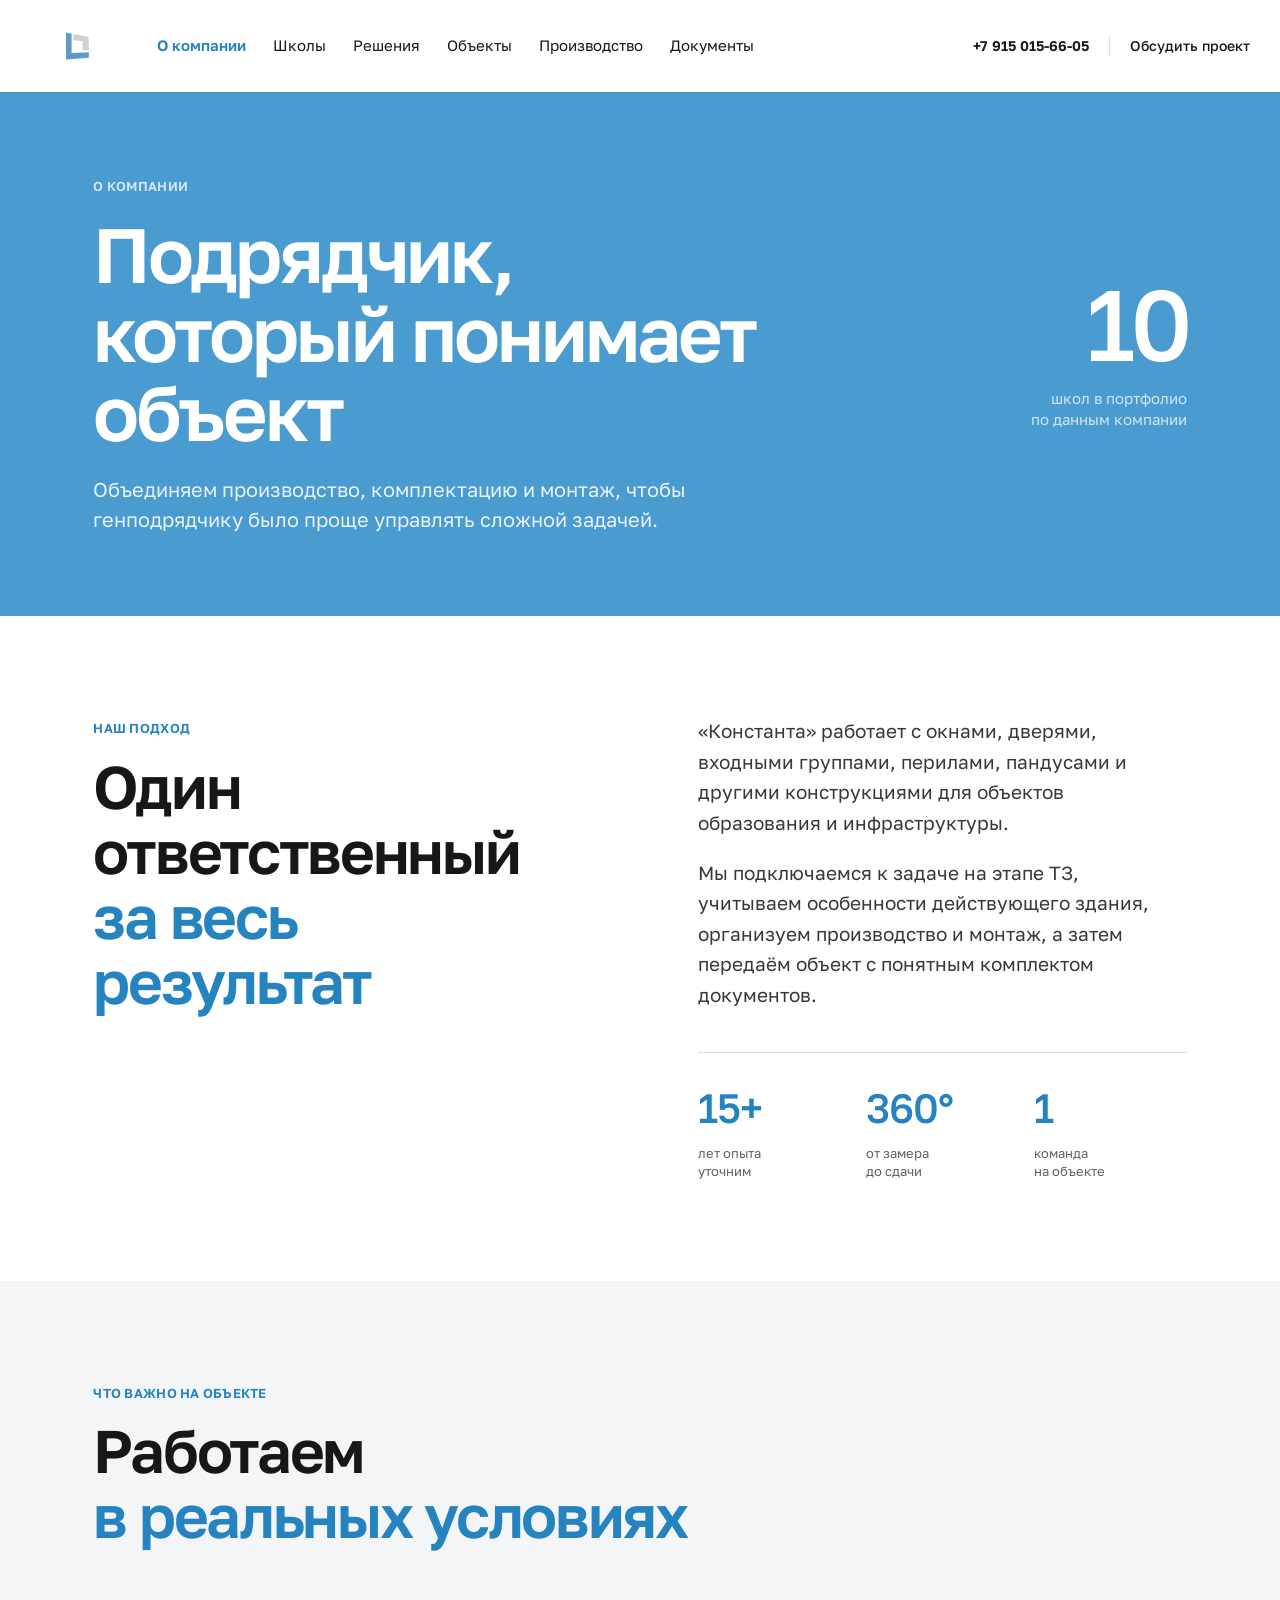
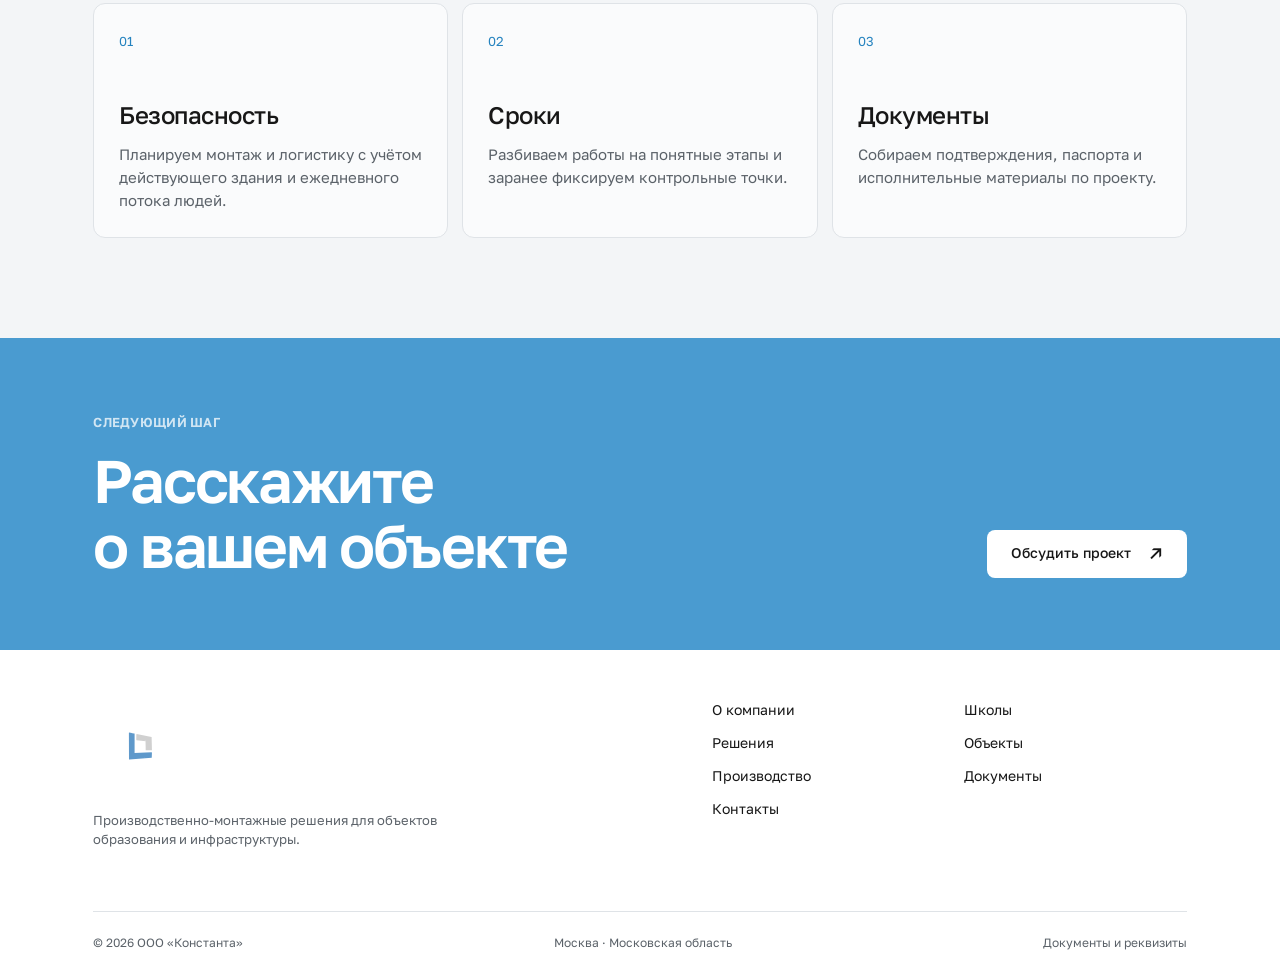
==== about.html @ fe83c018 "upd" ====
<!doctype html>
<html lang="ru">
  <head><meta charset="UTF-8" /><meta name="viewport" content="width=device-width, initial-scale=1.0" /><meta name="description" content="ООО «Константа» — производственно-монтажный подрядчик для объектов образования и инфраструктуры." /><title>О компании — Константа</title><link rel="preconnect" href="https://fonts.googleapis.com" /><link rel="preconnect" href="https://fonts.gstatic.com" crossorigin /><link href="https://fonts.googleapis.com/css2?family=Golos+Text:wght@400;500;600;700&display=swap" rel="stylesheet" /><link rel="stylesheet" href="styles.css" /></head>
  <body data-page="about">
    <a class="skip-link" href="#content">Перейти к содержимому</a><div data-site-header></div>
    <main id="content">
      <section class="page-hero page-hero-blue"><div><span class="eyebrow">О компании</span><h1>Подрядчик,<br /><span>который понимает объект</span></h1><p>Объединяем производство, комплектацию и монтаж, чтобы генподрядчику было проще управлять сложной задачей.</p></div><div class="hero-stat"><strong>10</strong><span>школ в портфолио<br />по данным компании</span></div></section>
      <section class="page-section split-section"><div class="section-heading"><span class="eyebrow">Наш подход</span><h2>Один ответственный<br /><span>за весь результат</span></h2></div><div class="copy-stack"><p>«Константа» работает с окнами, дверями, входными группами, перилами, пандусами и другими конструкциями для объектов образования и инфраструктуры.</p><p>Мы подключаемся к задаче на этапе ТЗ, учитываем особенности действующего здания, организуем производство и монтаж, а затем передаём объект с понятным комплектом документов.</p><div class="fact-strip"><div><strong>15+</strong><span>лет опыта<br />уточним</span></div><div><strong>360°</strong><span>от замера<br />до сдачи</span></div><div><strong>1</strong><span>команда<br />на объекте</span></div></div></div></section>
      <section class="page-section gray-panel"><div class="section-heading"><span class="eyebrow">Что важно на объекте</span><h2>Работаем<br /><span>в реальных условиях</span></h2></div><div class="principles-grid"><article><span>01</span><h3>Безопасность</h3><p>Планируем монтаж и логистику с учётом действующего здания и ежедневного потока людей.</p></article><article><span>02</span><h3>Сроки</h3><p>Разбиваем работы на понятные этапы и заранее фиксируем контрольные точки.</p></article><article><span>03</span><h3>Документы</h3><p>Собираем подтверждения, паспорта и исполнительные материалы по проекту.</p></article></div></section>
      <section class="cta-band"><div><span class="eyebrow">Следующий шаг</span><h2>Расскажите<br />о вашем объекте</h2></div><a class="blue-button" href="contacts.html">Обсудить проект <span>↗</span></a></section>
    </main><div data-site-footer></div><script src="site-data.js"></script><script src="site-shell.js"></script><script src="site-pages.js"></script><script src="script.js"></script>
  </body>
</html>
---- styles.css ----
:root {
  --blue: #4a9bd0;
  --blue-dark: #2583bf;
  --blue-light: #dceef8;
  --red: #d61f3c;
  --ink: #171717;
  --muted: #5b6269;
  --gray: #f3f5f7;
  --line: #dfe3e7;
  --white: #fff;
}

* { box-sizing: border-box; }
html { scroll-behavior: smooth; }
body { margin: 0; color: var(--ink); background: #e6e9ed; font-family: 'Golos Text', Arial, sans-serif; font-size: 16px; line-height: 1.45; }
a { color: inherit; text-decoration: none; }
button, input, textarea { font: inherit; }
button { color: inherit; cursor: pointer; }
img { display: block; max-width: 100%; }
.skip-link { position: fixed; top: 8px; left: 8px; z-index: 100; padding: 10px 16px; background: #fff; transform: translateY(-150%); }
.skip-link:focus { transform: translateY(0); }

.mos-header { height: 92px; display: flex; align-items: center; gap: 35px; padding: 0 30px; position: sticky; top: 0; z-index: 50; background: #fff; box-shadow: 0 1px 0 rgba(0,0,0,.08); }
.mos-brand { display: inline-flex; align-items: center; flex-shrink: 0; }
.mos-brand-logo { width: 92px; height: 92px; object-fit: contain; }
.mos-nav { display: flex; align-items: center; gap: 27px; margin-right: auto; }
.mos-nav a { font-size: 15px; white-space: nowrap; }
.mos-nav a:hover, .mos-contact-link:hover { color: var(--blue-dark); }
.mos-actions { display: flex; align-items: center; gap: 20px; }
.mos-phone { font-size: 14px; font-weight: 600; white-space: nowrap; }
.mos-contact-link { padding-left: 20px; border-left: 1px solid var(--line); font-size: 14px; font-weight: 500; white-space: nowrap; }
.menu-toggle { display: none; width: 42px; height: 42px; padding: 9px; border: 0; background: var(--gray); border-radius: 8px; }
.menu-toggle span { display: block; width: 22px; height: 2px; margin: 6px auto; background: var(--ink); transition: transform .2s ease; }
.menu-toggle.is-open span:first-child { transform: translateY(4px) rotate(45deg); }
.menu-toggle.is-open span:last-child { transform: translateY(-4px) rotate(-45deg); }
.mobile-menu { display: none; }

main, .site-footer { max-width: 1440px; margin: 0 auto; background: #fff; }
.mos-hero { min-height: 510px; display: grid; grid-template-columns: 1.03fr .97fr; background: var(--blue); color: #fff; }
.hero-copy { display: flex; flex-direction: column; justify-content: center; align-items: flex-start; padding: 55px clamp(38px, 4.2vw, 64px); }
.hero-sign { display: flex; align-items: center; gap: 10px; margin-bottom: 38px; font-size: 13px; font-weight: 600; line-height: 1.05; }
.hero-sign small { font-size: 9px; font-weight: 400; text-transform: uppercase; }
.sign-mark { display: grid; place-items: center; width: 38px; height: 38px; border: 2px solid #fff; font-size: 21px; font-weight: 600; }
.hero-copy h1 { margin: 0; font-size: clamp(38px, 4.4vw, 58px); font-weight: 600; letter-spacing: -2px; line-height: 1.08; }
.hero-copy h1 span { color: #fff; }
.hero-copy > p { max-width: 570px; margin: 22px 0 29px; font-size: 19px; line-height: 1.42; }
.blue-button { min-height: 48px; display: inline-flex; align-items: center; justify-content: center; gap: 18px; padding: 0 24px; border: 0; border-radius: 8px; color: #fff; background: #177dbb; font-size: 14px; font-weight: 500; transition: background .2s ease, transform .2s ease; }
.hero-copy .blue-button { color: var(--ink); background: #fff; }
.blue-button:hover { background: #096da9; transform: translateY(-1px); }
.hero-copy .blue-button:hover { background: #f2f6f8; }
.blue-button span, .arrow-link span, .outline-button span { font-size: 18px; }
.hero-photo { min-height: 510px; position: relative; overflow: hidden; }
.hero-photo img { width: 100%; height: 100%; object-fit: cover; }
.photo-note { position: absolute; right: 24px; bottom: 22px; padding: 12px 15px; background: rgba(255,255,255,.92); color: var(--ink); border-radius: 7px; font-size: 12px; line-height: 1.4; }
.photo-note small { color: var(--muted); }

.section-nav { display: flex; flex-wrap: wrap; gap: 10px; padding: 40px 52px 23px; background: #fff; }
.section-nav a, .ba-tab { padding: 11px 18px; border: 0; border-radius: 8px; background: #f5f6f7; font-size: 14px; transition: background .2s ease; }
.section-nav a:hover, .ba-tab:hover, .ba-tab.active { background: var(--blue-light); }
.white-section, .gray-section { padding: 84px clamp(34px, 7.3vw, 105px); }
.white-section { background: #fff; }
.gray-section { background: var(--gray); }
.content-narrow { max-width: 900px; }
.lead-statement { max-width: 900px; margin: 0; font-size: clamp(27px, 3.1vw, 42px); font-weight: 400; letter-spacing: -1.1px; line-height: 1.28; }
.metrics { display: grid; grid-template-columns: repeat(3, 1fr); gap: 60px; margin-top: 78px; }
.metric { display: flex; flex-direction: column; align-items: center; text-align: center; }
.metric-icon { width: 116px; height: 92px; margin-bottom: 26px; position: relative; color: var(--blue); }
.metric strong { font-size: 41px; font-weight: 500; letter-spacing: -1px; }
.metric span { margin-top: 9px; font-size: 18px; line-height: 1.45; }
.building-icon { display: flex; align-items: flex-end; justify-content: center; border-bottom: 4px solid currentColor; }
.building-icon i { width: 32px; height: 65px; border: 4px solid currentColor; border-bottom: 0; }
.building-icon i:nth-child(2) { width: 46px; height: 90px; margin: 0 -4px; }
.building-icon i::after { content: ''; display: block; width: 7px; height: 7px; margin: 13px auto; box-shadow: 15px 0 0 currentColor, 0 16px 0 currentColor, 15px 16px 0 currentColor; background: currentColor; }
.calendar-icon { width: 100px; height: 82px; margin-top: 10px; border: 4px solid currentColor; }
.calendar-icon::before { content: ''; position: absolute; top: 18px; left: 0; right: 0; height: 4px; background: currentColor; box-shadow: 20px 24px 0 -1px currentColor, 48px 24px 0 -1px currentColor, 76px 24px 0 -1px currentColor, 20px 48px 0 -1px currentColor, 48px 48px 0 -1px currentColor, 76px 48px 0 -1px currentColor; }
.cycle-icon { display: grid; place-items: center; border: 4px solid currentColor; border-radius: 50%; font-size: 64px; line-height: 1; }
.content-grid { display: grid; grid-template-columns: minmax(0, 1fr) minmax(0, 1fr); gap: clamp(45px, 9vw, 135px); align-items: start; }
h2 { margin: 0; font-size: clamp(38px, 4.6vw, 58px); font-weight: 600; letter-spacing: -2px; line-height: 1.12; }
h2 span { color: var(--blue-dark); }
.body-copy { max-width: 540px; }
.body-copy p, .section-title > p, .factory-text, .process-copy { margin: 0 0 20px; color: #34393e; font-size: 18px; line-height: 1.62; }
.arrow-link { display: inline-flex; align-items: center; gap: 12px; margin-top: 8px; color: var(--blue-dark); font-size: 15px; font-weight: 500; }
.arrow-link:hover { color: #096da9; }
.section-title { align-items: end; margin-bottom: 52px; }
.section-title > p { max-width: 500px; margin: 0; }

.solution-list { display: grid; grid-template-columns: repeat(4, 1fr); gap: 14px; }
.solution-item { min-height: 355px; display: flex; flex-direction: column; padding: 26px 24px; background: var(--gray); border-radius: 14px; transition: transform .25s ease, box-shadow .25s ease; }
.solution-item:hover { transform: translateY(-5px); box-shadow: 0 16px 35px rgba(31,54,70,.1); }
.item-number { color: var(--blue-dark); font-size: 14px; }
.solution-item h3 { margin: 62px 0 15px; font-size: 27px; font-weight: 500; letter-spacing: -.8px; line-height: 1.18; }
.solution-item p { margin: 0; color: var(--muted); font-size: 14px; line-height: 1.55; }
.solution-item > a { width: 40px; height: 40px; display: grid; place-items: center; margin-top: auto; border-radius: 8px; color: #fff; background: var(--blue); font-size: 19px; }
.solution-item > a:hover { background: var(--blue-dark); }

.ba-tabs { display: flex; flex-wrap: wrap; gap: 10px; margin-bottom: 24px; }
.ba-stage { display: grid; grid-template-columns: 1.25fr .75fr; min-height: 520px; overflow: hidden; background: #fff; border-radius: 14px; }
.ba-stage.is-hidden { display: none; }
.ba-image { min-height: 520px; position: relative; overflow: hidden; background: #dce2e6; }
.ba-image img { width: 100%; height: 100%; object-fit: cover; }
.ba-image > span { position: absolute; top: 22px; left: 22px; padding: 8px 12px; color: #fff; background: var(--blue-dark); border-radius: 6px; font-size: 12px; font-weight: 600; }
.ba-description { display: flex; flex-direction: column; justify-content: center; align-items: flex-start; padding: 46px; }
.ba-label, .section-kicker { margin: 0 0 22px; color: var(--blue-dark); font-size: 14px; font-weight: 500; }
.ba-description h3 { margin: 0 0 20px; font-size: clamp(31px, 3.5vw, 48px); font-weight: 600; letter-spacing: -1.5px; line-height: 1.1; }
.ba-description p { margin: 0 0 22px; color: var(--muted); font-size: 16px; line-height: 1.58; }

.result-grid { display: grid; grid-template-columns: 1.6fr 1fr 1fr; gap: 14px; }
.result-card { min-height: 480px; display: flex; flex-direction: column; overflow: hidden; background: var(--gray); border-radius: 14px; }
.result-card img, .result-placeholder { width: 100%; height: 270px; object-fit: cover; }
.result-card > div:last-child { padding: 24px; }
.result-card > div > span { color: var(--blue-dark); font-size: 13px; }
.result-card h3 { margin: 10px 0 0; font-size: 25px; font-weight: 500; letter-spacing: -.7px; line-height: 1.2; }
.result-card p { color: var(--muted); font-size: 14px; }
.result-placeholder { display: flex; flex-direction: column; justify-content: center; padding: 30px; color: #fff; background: var(--blue); font-size: 76px; font-weight: 600; line-height: .9; }
.result-placeholder small { margin-top: 20px; font-size: 18px; font-weight: 400; line-height: 1.2; }
.blue-placeholder { justify-content: center; align-items: center; background: #a8d5ec; color: #176d9f; }
.outline-button { min-height: 48px; display: inline-flex; align-items: center; gap: 20px; margin-top: 30px; padding: 0 23px; border: 1px solid #9aa2a8; border-radius: 8px; font-size: 14px; }
.outline-button:hover { background: var(--gray); }

.factory-section .content-grid { align-items: center; }
.factory-text { max-width: 510px; margin-top: 25px; }
.factory-photo { min-height: 480px; position: relative; overflow: hidden; border-radius: 14px; }
.factory-photo img { width: 100%; height: 100%; min-height: 480px; object-fit: cover; }
.video-badge { position: absolute; left: 24px; bottom: 24px; padding: 13px 17px; color: var(--ink); background: rgba(255,255,255,.94); border-radius: 8px; font-size: 14px; }
.docs-row { display: grid; grid-template-columns: repeat(3, 1fr); gap: 14px; }
.doc-box { min-height: 410px; display: grid; grid-template-columns: 1fr 40px; align-items: end; gap: 20px; padding: 25px; background: var(--gray); border-radius: 14px; }
.doc-visual { grid-column: 1 / -1; height: 245px; display: flex; flex-direction: column; align-items: center; justify-content: center; margin-bottom: auto; color: var(--blue-dark); background: #fff; border: 1px solid var(--line); font-size: 45px; font-weight: 600; box-shadow: 0 8px 25px rgba(26,49,66,.07); }
.doc-visual small { margin-top: 12px; font-size: 12px; letter-spacing: 2px; }
.doc-visual.letter { color: var(--red); font-size: 21px; transform: rotate(-1.5deg); }
.doc-visual.presentation { align-items: flex-start; padding: 30px; color: #fff; background: var(--blue); font-size: 13px; }
.doc-visual.presentation strong { margin-top: 48px; font-size: 27px; line-height: 1.15; }
.doc-box h3 { margin: 0; font-size: 22px; font-weight: 500; line-height: 1.25; }
.doc-box > a { width: 40px; height: 40px; display: grid; place-items: center; color: #fff; background: var(--blue); border-radius: 8px; font-size: 19px; }

.process-list { border-top: 1px solid #cfd4d8; }
.process-step { display: grid; grid-template-columns: 50px 1fr 28px; gap: 18px; align-items: start; padding: 24px 0; border-bottom: 1px solid #cfd4d8; cursor: pointer; }
.process-step > span { color: var(--blue-dark); font-size: 13px; }
.process-step h3 { margin: -3px 0 0; font-size: 20px; font-weight: 500; }
.process-step p { max-height: 0; margin: 0; overflow: hidden; color: var(--muted); font-size: 15px; line-height: 1.55; opacity: 0; transition: max-height .25s ease, margin .25s ease, opacity .25s ease; }
.process-step.active p { max-height: 100px; margin-top: 12px; opacity: 1; }
.process-step b { color: var(--blue-dark); font-size: 23px; font-weight: 400; transition: transform .2s ease; }
.process-step.active b { transform: rotate(45deg); }
.objects-board { display: grid; grid-template-columns: 1.5fr .5fr; min-height: 500px; overflow: hidden; border: 1px solid var(--line); border-radius: 14px; }
.fake-map { min-height: 500px; position: relative; overflow: hidden; background-color: #e9f0f1; background-image: linear-gradient(30deg, transparent 24%, rgba(135,158,168,.15) 25%, rgba(135,158,168,.15) 26%, transparent 27%, transparent 74%, rgba(135,158,168,.15) 75%, rgba(135,158,168,.15) 76%, transparent 77%), linear-gradient(-30deg, transparent 24%, rgba(135,158,168,.12) 25%, rgba(135,158,168,.12) 26%, transparent 27%, transparent 74%, rgba(135,158,168,.12) 75%, rgba(135,158,168,.12) 76%, transparent 77%); background-size: 80px 140px; }
.map-line { height: 9px; position: absolute; background: rgba(255,255,255,.9); border: 1px solid #ccd7db; border-radius: 20px; transform-origin: left center; }
.line-one { width: 85%; top: 42%; left: 5%; transform: rotate(12deg); }
.line-two { width: 72%; top: 75%; left: 19%; transform: rotate(-34deg); }
.line-three { width: 67%; top: 18%; left: 30%; transform: rotate(62deg); }
.map-pin { width: 34px; height: 34px; display: grid; place-items: center; position: absolute; color: #fff; background: var(--blue-dark); border: 3px solid #fff; border-radius: 50% 50% 50% 0; box-shadow: 0 3px 9px rgba(0,0,0,.15); font-size: 12px; font-style: normal; transform: rotate(-45deg); }
.map-pin::first-line { transform: rotate(45deg); }
.pin-one { top: 21%; left: 34%; }.pin-two { top: 55%; left: 55%; }.pin-three { top: 34%; left: 72%; }.pin-four { top: 70%; left: 27%; }
.fake-map small { position: absolute; left: 20px; bottom: 18px; padding: 8px 11px; background: #fff; border-radius: 6px; color: var(--muted); }
.object-list { padding: 35px; background: #fff; }
.object-list > div { padding: 0 0 27px; margin-bottom: 27px; border-bottom: 1px solid var(--line); }
.object-list span { display: block; color: var(--muted); font-size: 14px; }
.object-list strong { display: block; margin-top: 8px; font-size: 54px; font-weight: 500; }

/* Keep the objects overview compact while preserving the map and stats. */
.objects-section { padding-top: 56px; padding-bottom: 56px; }
.objects-section .section-title { margin-bottom: 34px; }
.objects-section .objects-board, .objects-section .fake-map { min-height: 390px; }
.objects-section .object-list { padding: 28px; }

.school-objects-section { padding-top: 84px; padding-bottom: 84px; }
.home-page .school-objects-section { display: none; }
.school-objects-grid { display: grid; grid-template-columns: repeat(3, minmax(0, 1fr)); gap: 18px; }
.school-object-card { overflow: hidden; border: 1px solid var(--line); border-radius: 14px; background: #fff; }
.school-object-gallery { display: grid; grid-template-columns: 1.35fr 1fr; grid-template-rows: 145px 145px; height: 290px; overflow: hidden; background: #e8ecee; }
.school-object-gallery img { width: 100%; height: 100%; object-fit: cover; }
.school-object-gallery img:first-child { grid-row: 1 / -1; }
.school-object-body { padding: 22px 23px 24px; }
.school-object-body > span { color: var(--blue-dark); font-size: 11px; font-weight: 600; letter-spacing: .04em; text-transform: uppercase; }
.school-object-body h3 { margin: 7px 0 6px; font-size: 25px; font-weight: 500; letter-spacing: -.8px; line-height: 1.15; }
.school-object-body p { margin: 0; color: var(--muted); font-size: 14px; }

.contact-section { padding: 72px clamp(34px, 7.3vw, 105px); color: #fff; background: var(--blue); }
.contact-inner { display: grid; grid-template-columns: .9fr 1.1fr; gap: clamp(50px, 10vw, 140px); }
.contact-section .section-kicker { color: #fff; opacity: .8; }
.contact-section h2 span { color: #fff; }
.contact-inner > div > p:not(.section-kicker) { max-width: 490px; margin: 26px 0; font-size: 18px; }
.contact-inner > div > a { font-size: 25px; font-weight: 500; }
#project-form { display: flex; flex-direction: column; gap: 17px; }
#project-form label { display: flex; flex-direction: column; gap: 7px; font-size: 13px; }
#project-form input, #project-form textarea { width: 100%; padding: 13px 0; color: #fff; background: transparent; border: 0; border-bottom: 1px solid rgba(255,255,255,.65); outline: 0; resize: vertical; }
#project-form input::placeholder, #project-form textarea::placeholder { color: rgba(255,255,255,.65); }
#project-form input:focus, #project-form textarea:focus { border-color: #fff; }
#project-form .blue-button { align-self: flex-start; color: var(--ink); background: #fff; }
#project-form small { color: rgba(255,255,255,.7); font-size: 11px; }
.form-success { min-height: 18px; margin: 0; font-size: 12px; }

.site-footer { display: grid; grid-template-columns: 1.2fr 1fr; gap: 50px; padding: 50px clamp(34px, 7.3vw, 105px) 28px; background: #fff; }
.footer-brand p { max-width: 390px; color: var(--muted); font-size: 13px; }
.site-footer nav { display: grid; grid-template-columns: 1fr 1fr; gap: 13px 30px; align-content: start; }
.site-footer nav a { font-size: 14px; }
.footer-bottom { grid-column: 1 / -1; display: flex; justify-content: space-between; gap: 20px; padding-top: 22px; border-top: 1px solid var(--line); color: var(--muted); font-size: 12px; }

.reveal { opacity: 0; transform: translateY(15px); transition: opacity .55s ease, transform .55s ease; }
.reveal.is-visible { opacity: 1; transform: none; }

@media (max-width: 1080px) {
  .mos-nav, .mos-phone { display: none; }
  .mos-actions { margin-left: auto; }
  .menu-toggle { display: block; }
  .mobile-menu { display: flex; flex-direction: column; gap: 18px; position: fixed; top: 92px; right: 0; left: 0; z-index: 49; padding: 25px 30px 30px; background: #fff; box-shadow: 0 15px 25px rgba(0,0,0,.1); transform: translateY(-130%); transition: transform .25s ease; }
  .mobile-menu.open { transform: translateY(0); }
  .mobile-menu a { font-size: 16px; }
  .mobile-cta { align-self: flex-start; padding: 11px 16px; color: #fff; background: var(--blue-dark); border-radius: 8px; }
  .solution-list { grid-template-columns: 1fr 1fr; }
  .result-grid { grid-template-columns: 1fr 1fr; }
  .result-large { grid-column: 1 / -1; }
  .result-large img { height: 390px; }
  .page-hero, .contact-page-hero { grid-template-columns: 1fr .35fr; }
  .school-hero { grid-template-columns: 1fr .9fr; }
  .project-grid, .project-grid-large { grid-template-columns: 1fr 1fr; }
  .document-grid { grid-template-columns: 1fr 1fr; }
  .document-card:last-child { grid-column: 1 / -1; }
}

@media (max-width: 760px) {
  .mos-header { height: 70px; padding: 0 18px; }
  .mos-brand-logo { width: 68px; height: 68px; }
  .mos-contact-link { display: none; }
  .mobile-menu { top: 70px; }
  .mos-hero { grid-template-columns: 1fr; }
  .hero-copy { padding: 47px 22px 50px; }
  .hero-sign { margin-bottom: 31px; }
  .hero-copy h1 { font-size: clamp(36px, 10vw, 50px); letter-spacing: -1.5px; }
  .hero-copy > p { font-size: 17px; }
  .hero-photo { min-height: 340px; }
  .section-nav { flex-wrap: nowrap; padding: 24px 20px; overflow-x: auto; scrollbar-width: none; }
  .section-nav a { white-space: nowrap; }
  .white-section, .gray-section, .contact-section { padding: 62px 20px; }
  .objects-section { padding-top: 44px; padding-bottom: 44px; }
  .objects-section .section-title { margin-bottom: 24px; }
  .school-objects-section { padding-top: 62px; padding-bottom: 62px; }
  .school-objects-grid { grid-template-columns: 1fr; }
  .lead-statement { font-size: 28px; }
  .metrics { grid-template-columns: 1fr; gap: 60px; margin-top: 62px; }
  .content-grid, .contact-inner { grid-template-columns: 1fr; gap: 37px; }
  h2 { font-size: 38px; letter-spacing: -1.5px; }
  .body-copy p, .section-title > p, .factory-text, .process-copy { font-size: 16px; }
  .section-title { margin-bottom: 36px; }
  .solution-list, .result-grid, .docs-row { grid-template-columns: 1fr; }
  .solution-item { min-height: 310px; }
  .solution-item h3 { margin-top: 42px; }
  .ba-tabs { flex-wrap: nowrap; overflow-x: auto; }
  .ba-tab { white-space: nowrap; }
  .ba-stage { grid-template-columns: 1fr; }
  .ba-image { min-height: 330px; }
  .ba-description { padding: 30px 22px 37px; }
  .result-large { grid-column: auto; }
  .result-large img { height: 270px; }
  .factory-photo, .factory-photo img { min-height: 340px; }
  .docs-row { gap: 12px; }
  .process-step { grid-template-columns: 34px 1fr 23px; gap: 10px; }
  .process-step h3 { font-size: 18px; }
  .objects-board { grid-template-columns: 1fr; }
  .fake-map { min-height: 370px; }
  .objects-section .objects-board, .objects-section .fake-map { min-height: 300px; }
  .contact-inner { gap: 50px; }
  #project-form .blue-button { width: 100%; }
  .site-footer { display: block; padding: 42px 20px 25px; }
  .site-footer nav { margin-top: 35px; }
  .footer-bottom { flex-wrap: wrap; margin-top: 35px; }
  .page-hero, .contact-page-hero, .school-hero, .production-intro, .contact-form-section, .case-hero { grid-template-columns: 1fr; }
  .page-hero, .contact-page-hero { min-height: auto; padding: 62px 20px; }
  .page-hero h1, .school-hero h1, .contact-page-hero h1, .case-hero h1 { font-size: 48px; letter-spacing: -2px; }
  .hero-index, .hero-stat { justify-self: start; margin-top: 12px; text-align: left; }
  .hero-stat strong { font-size: 76px; }
  .school-hero-copy { padding: 58px 20px 52px; }
  .school-hero-collage { min-height: 410px; }
  .collage-main { height: 78%; }
  .project-grid, .project-grid-large, .document-grid { grid-template-columns: 1fr; }
  .document-card:last-child { grid-column: auto; }
  .heading-row, .cta-band, .evidence-band { display: block; }
  .heading-row .outline-button, .cta-band .blue-button { margin-top: 28px; }
  .split-section { grid-template-columns: 1fr; gap: 38px; }
  .principles-grid, .details-placeholder, .contact-details .details-placeholder, .case-facts { grid-template-columns: 1fr; }
  .scope-list a { grid-template-columns: 35px minmax(0, 1fr) 24px; gap: 10px; }
  .scope-list strong { font-size: 18px; }
  .scope-list b { font-size: 19px; }
  .solution-detail-list article { grid-template-columns: 35px 1fr; gap: 14px; }
  .solution-detail-list article img { grid-column: 2; height: 230px; margin-top: 12px; }
  .production-image { height: 360px; }
  .case-hero > div:first-child { padding: 58px 20px 52px; }
  .case-hero-image { min-height: 380px; }
  .case-overview { display: block; }
  .case-facts { margin-top: 38px; }
  .case-services { margin-top: 38px; }
  .case-gallery { grid-template-columns: 1fr; grid-template-rows: 300px 230px 230px; }
  .case-gallery figure:first-child { grid-row: auto; }
  .contact-note { justify-self: start; margin-top: 18px; }
}

@media (prefers-reduced-motion: reduce) {
  html { scroll-behavior: auto; }
  *, *::before, *::after { transition-duration: .01ms !important; animation-duration: .01ms !important; }
}

/* Multi-page system */
.mos-nav a.is-current { color: var(--blue-dark); font-weight: 600; }
.page-hero, .school-hero, .contact-page-hero { max-width: 1440px; margin: 0 auto; }
.page-hero { min-height: 440px; display: grid; grid-template-columns: 1fr .45fr; align-items: end; gap: 60px; padding: 82px clamp(34px, 7.3vw, 105px); }
.page-hero-light { background: #fff; }
.page-hero-blue { color: #fff; background: var(--blue); }
.page-hero h1, .school-hero h1, .contact-page-hero h1 { margin: 18px 0 22px; font-size: clamp(48px, 6vw, 78px); font-weight: 600; letter-spacing: -3px; line-height: 1.03; }
.page-hero h1 span, .school-hero h1 span, .contact-page-hero h1 span { color: var(--blue-dark); }
.page-hero-blue h1 span { color: #fff; }
.page-hero p, .school-hero p, .contact-page-hero p { max-width: 610px; margin: 0; color: #3f474d; font-size: 20px; line-height: 1.5; }
.page-hero-blue p { color: rgba(255,255,255,.88); }
.eyebrow { display: inline-block; color: var(--blue-dark); font-size: 13px; font-weight: 600; letter-spacing: .02em; text-transform: uppercase; }
.page-hero-blue .eyebrow { color: rgba(255,255,255,.75); }
.hero-index { align-self: center; justify-self: end; color: var(--blue-dark); font-size: 65px; font-weight: 600; letter-spacing: -3px; line-height: .95; text-align: right; }
.hero-index small { display: block; margin-top: 20px; color: var(--muted); font-size: 14px; font-weight: 400; letter-spacing: 0; line-height: 1.4; }
.hero-stat { align-self: center; justify-self: end; text-align: right; }
.hero-stat strong { display: block; font-size: 100px; font-weight: 500; letter-spacing: -6px; line-height: .9; }
.hero-stat span { display: block; margin-top: 20px; color: rgba(255,255,255,.75); font-size: 15px; line-height: 1.4; }
.page-section { max-width: 1440px; margin: 0 auto; padding: 100px clamp(34px, 7.3vw, 105px); background: #fff; }
.page-section.gray-panel { background: var(--gray); }
.split-section { display: grid; grid-template-columns: minmax(0, 1fr) minmax(0, 1fr); gap: clamp(45px, 9vw, 135px); }
.section-heading h2, .page-section h2, .cta-band h2, .evidence-band h2 { margin: 14px 0 0; font-size: clamp(38px, 4.7vw, 62px); font-weight: 600; letter-spacing: -2.3px; line-height: 1.08; }
.section-heading h2 span, .page-section h2 span { color: var(--blue-dark); }
.copy-stack { max-width: 570px; }
.copy-stack > p { margin: 0 0 20px; color: #34393e; font-size: 19px; line-height: 1.6; }
.fact-strip { display: grid; grid-template-columns: repeat(3, 1fr); gap: 15px; margin-top: 42px; padding-top: 25px; border-top: 1px solid var(--line); }
.fact-strip strong { display: block; color: var(--blue-dark); font-size: 41px; font-weight: 500; letter-spacing: -1px; }
.fact-strip span { display: block; margin-top: 8px; color: var(--muted); font-size: 13px; line-height: 1.35; }
.principles-grid { display: grid; grid-template-columns: repeat(3, 1fr); gap: 14px; margin-top: 55px; }
.principles-grid article { min-height: 220px; padding: 25px; background: #fff; border: 1px solid var(--line); border-radius: 12px; }
.gray-panel .principles-grid article { background: rgba(255,255,255,.65); }
.principles-grid article > span { color: var(--blue-dark); font-size: 13px; }
.principles-grid h3 { margin: 46px 0 10px; font-size: 24px; font-weight: 500; letter-spacing: -.5px; }
.principles-grid p { margin: 0; color: var(--muted); font-size: 15px; line-height: 1.55; }
.cta-band, .evidence-band { max-width: 1440px; margin: 0 auto; display: flex; align-items: end; justify-content: space-between; gap: 40px; padding: 72px clamp(34px, 7.3vw, 105px); color: #fff; background: var(--blue); }
.cta-band .eyebrow, .evidence-band .eyebrow { color: rgba(255,255,255,.75); }
.cta-band h2, .evidence-band h2 { color: #fff; }
.cta-band .blue-button { flex-shrink: 0; color: var(--ink); background: #fff; }
.cta-band .blue-button:hover { background: #f2f6f8; }
.school-hero { display: grid; grid-template-columns: 1fr 1fr; min-height: 585px; color: #fff; background: var(--blue); }
.school-hero-copy { display: flex; flex-direction: column; align-items: flex-start; justify-content: center; padding: 70px clamp(34px, 7.3vw, 105px); }
.school-hero .eyebrow { color: #fff; }
.school-hero h1 { margin-top: 20px; }
.school-hero h1 span { color: #fff; }
.school-hero p { color: rgba(255,255,255,.88); }
.school-hero .blue-button { margin-top: 32px; color: var(--ink); background: #fff; }
.school-hero-collage { min-height: 585px; position: relative; overflow: hidden; background: #cde8ed; }
.collage-main { width: 78%; height: 76%; position: absolute; top: 0; right: 0; object-fit: cover; }
.collage-small { width: 48%; height: 38%; position: absolute; bottom: 0; left: 0; object-fit: cover; border-top: 12px solid var(--blue); border-right: 12px solid var(--blue); }
.collage-stat { position: absolute; right: 8%; bottom: 8%; padding: 18px 22px; color: var(--ink); background: #fff; }
.collage-stat strong { display: block; color: var(--blue-dark); font-size: 55px; font-weight: 500; letter-spacing: -3px; line-height: 1; }
.collage-stat span { display: block; margin-top: 10px; font-size: 13px; line-height: 1.35; }
.heading-row { display: flex; align-items: end; justify-content: space-between; gap: 30px; }
.heading-row .outline-button { flex-shrink: 0; margin: 0; }
.scope-list { border-top: 1px solid var(--line); }
.scope-list a { display: grid; grid-template-columns: 55px 1fr 30px; gap: 16px; align-items: center; padding: 23px 0; border-bottom: 1px solid var(--line); transition: color .2s ease, padding .2s ease; }
.scope-list a:hover { padding-left: 10px; color: var(--blue-dark); }
.scope-list span { color: var(--blue-dark); font-size: 13px; }
.scope-list strong { font-size: 22px; font-weight: 500; }
.scope-list b { color: var(--blue-dark); font-size: 22px; font-weight: 400; text-align: right; }
.evidence-band { display: grid; grid-template-columns: 1fr 1fr auto; align-items: end; gap: 40px; }
.evidence-band p { max-width: 430px; margin: 0; color: rgba(255,255,255,.85); font-size: 17px; line-height: 1.55; }
.evidence-band > a { color: #fff; font-size: 15px; white-space: nowrap; }
.project-grid { display: grid; grid-template-columns: repeat(3, 1fr); gap: 14px; margin-top: 52px; }
.project-card { overflow: hidden; background: #fff; border: 1px solid var(--line); border-radius: 12px; transition: transform .25s ease, box-shadow .25s ease; }
.project-card:hover { transform: translateY(-5px); box-shadow: 0 16px 35px rgba(31,54,70,.12); }
.project-card-media { height: 275px; display: block; position: relative; overflow: hidden; background: #dce2e6; }
.project-card-media img { width: 100%; height: 100%; object-fit: cover; transition: transform .45s ease; }
.project-card:hover .project-card-media img { transform: scale(1.04); }
.project-card-arrow { width: 40px; height: 40px; display: grid; place-items: center; position: absolute; right: 17px; bottom: 17px; color: #fff; background: var(--blue-dark); border-radius: 8px; font-size: 19px; }
.project-card-body { padding: 23px; }
.project-card-body .eyebrow { font-size: 11px; }
.project-card h3 { margin: 12px 0 10px; font-size: 25px; font-weight: 500; letter-spacing: -.8px; line-height: 1.15; }
.project-card h3 a:hover { color: var(--blue-dark); }
.project-card p { min-height: 48px; margin: 0; color: var(--muted); font-size: 14px; line-height: 1.5; }
.tag-row { display: flex; flex-wrap: wrap; gap: 7px; margin-top: 20px; }
.tag-row span { padding: 6px 9px; color: var(--blue-dark); background: var(--blue-light); border-radius: 5px; font-size: 11px; line-height: 1.2; }
.project-grid-large { grid-template-columns: repeat(3, 1fr); }
.process-wide { padding-bottom: 108px; }
.solution-detail-list { border-top: 1px solid var(--line); }
.solution-detail-list article { display: grid; grid-template-columns: 55px minmax(0, 1fr) 35%; gap: 25px; align-items: center; padding: 42px 0; border-bottom: 1px solid var(--line); }
.solution-detail-number { align-self: start; color: var(--blue-dark); font-size: 14px; }
.solution-detail-list h2 { margin-top: 0; font-size: clamp(31px, 3.4vw, 48px); }
.solution-detail-list p { max-width: 520px; margin: 20px 0 0; color: var(--muted); font-size: 16px; line-height: 1.58; }
.solution-detail-list img { width: 100%; height: 255px; object-fit: cover; border-radius: 10px; }
.production-intro { display: grid; grid-template-columns: 1fr 1fr; gap: clamp(45px, 9vw, 135px); align-items: center; }
.production-image { height: 560px; overflow: hidden; border-radius: 12px; }
.production-image img { width: 100%; height: 100%; object-fit: cover; }
.stage-list { margin-top: 37px; border-top: 1px solid var(--line); }
.stage-list > div { display: grid; grid-template-columns: 35px 1fr; gap: 12px; padding: 17px 0; border-bottom: 1px solid var(--line); }
.stage-list span { color: var(--blue-dark); font-size: 13px; }
.stage-list strong { font-size: 17px; font-weight: 500; }
.stage-list p { grid-column: 2; margin: -5px 0 0; color: var(--muted); font-size: 14px; }
.media-placeholder { min-height: 320px; display: flex; flex-direction: column; align-items: center; justify-content: center; margin-top: 52px; color: var(--blue-dark); background: #e0f0f3; border: 1px dashed #9ccbd5; border-radius: 12px; text-align: center; }
.media-placeholder span { font-size: 24px; font-weight: 500; }
.media-placeholder small { margin-top: 10px; color: var(--muted); font-size: 14px; }
.document-grid { display: grid; grid-template-columns: repeat(3, 1fr); gap: 14px; }
.document-card { display: flex; flex-direction: column; min-height: 565px; padding: 25px; background: var(--gray); border-radius: 12px; }
.document-card .doc-visual { height: 245px; flex-shrink: 0; margin-bottom: 35px; }
.document-card h2 { margin-top: 14px; font-size: 29px; letter-spacing: -1px; }
.document-card p { margin: 18px 0 0; color: var(--muted); font-size: 15px; line-height: 1.55; }
.document-status { display: inline-block; margin-top: auto; padding-top: 20px; color: var(--blue-dark); font-size: 13px; }
.details-placeholder { display: grid; grid-template-columns: repeat(3, 1fr); gap: 14px; margin-top: 52px; }
.details-placeholder > div { padding: 22px; border-top: 2px solid var(--blue-dark); background: #fff; }
.details-placeholder span { display: block; color: var(--muted); font-size: 13px; }
.details-placeholder strong { display: block; margin-top: 16px; font-size: 18px; font-weight: 500; }
.case-hero { display: grid; grid-template-columns: 1fr 1fr; min-height: 550px; color: #fff; background: var(--blue); }
.case-hero > div:first-child { display: flex; flex-direction: column; align-items: flex-start; justify-content: center; padding: 70px clamp(34px, 7.3vw, 105px); }
.case-hero h1 { max-width: 600px; margin: 17px 0 22px; font-size: clamp(45px, 5.7vw, 74px); font-weight: 600; letter-spacing: -3px; line-height: 1.04; }
.case-hero p { max-width: 560px; margin: 0; color: rgba(255,255,255,.88); font-size: 19px; line-height: 1.55; }
.case-hero .blue-button { margin-top: 30px; color: var(--ink); background: #fff; }
.case-hero-image { min-height: 550px; overflow: hidden; }
.case-hero-image img { width: 100%; height: 100%; object-fit: cover; }
.case-overview { display: grid; grid-template-columns: .9fr 1.1fr; column-gap: clamp(45px, 9vw, 135px); }
.case-facts { display: grid; grid-template-columns: repeat(3, 1fr); gap: 15px; align-self: start; }
.case-facts > div { padding-top: 17px; border-top: 2px solid var(--blue-dark); }
.case-facts span { display: block; color: var(--muted); font-size: 12px; }
.case-facts strong { display: block; margin-top: 13px; font-size: 17px; font-weight: 500; line-height: 1.35; }
.case-services { grid-column: 2; margin-top: 58px; }
.case-services h3 { margin: 0; font-size: 19px; font-weight: 500; }
.case-gallery { display: grid; grid-template-columns: 1.25fr .75fr; grid-template-rows: 275px 275px; gap: 14px; margin-top: 52px; }
.case-gallery figure { height: 100%; position: relative; overflow: hidden; margin: 0; border-radius: 10px; background: #dce2e6; }
.case-gallery figure:first-child { grid-row: 1 / -1; }
.case-gallery img { width: 100%; height: 100%; object-fit: cover; }
.case-gallery figcaption { position: absolute; right: 12px; bottom: 12px; left: 12px; padding: 9px 11px; color: #fff; background: rgba(17,30,38,.75); border-radius: 5px; font-size: 12px; }
.contact-page-hero { display: grid; grid-template-columns: 1fr .5fr; min-height: 535px; align-items: center; gap: 60px; padding: 80px clamp(34px, 7.3vw, 105px); color: #fff; background: var(--blue); }
.contact-page-hero h1 span { color: #fff; }
.contact-page-hero p { color: rgba(255,255,255,.88); }
.contact-phone { display: inline-block; margin-top: 28px; color: #fff; font-size: 27px; font-weight: 500; }
.contact-note { justify-self: end; max-width: 300px; padding: 25px; border: 1px solid rgba(255,255,255,.38); }
.contact-note span { display: block; color: rgba(255,255,255,.7); font-size: 13px; }
.contact-note strong { display: block; margin-top: 14px; font-size: 22px; font-weight: 500; line-height: 1.3; }
.contact-form-section { display: grid; grid-template-columns: .85fr 1.15fr; gap: clamp(45px, 9vw, 135px); }
.project-form-light { display: flex; flex-direction: column; gap: 19px; max-width: 650px; }
.project-form-light label { display: flex; flex-direction: column; gap: 7px; color: var(--muted); font-size: 13px; }
.project-form-light input, .project-form-light textarea { width: 100%; padding: 12px 0; color: var(--ink); background: transparent; border: 0; border-bottom: 1px solid #b9c0c4; outline: 0; resize: vertical; }
.project-form-light input:focus, .project-form-light textarea:focus { border-color: var(--blue-dark); }
.project-form-light .blue-button { align-self: flex-start; margin-top: 9px; }
.project-form-light small { color: var(--muted); font-size: 11px; }
.contact-details .details-placeholder { grid-template-columns: repeat(3, 1fr); }

@media (max-width: 1080px) {
  .page-hero, .contact-page-hero { grid-template-columns: 1fr .35fr; }
  .school-hero { grid-template-columns: 1fr .9fr; }
  .project-grid, .project-grid-large { grid-template-columns: 1fr 1fr; }
  .document-grid { grid-template-columns: 1fr 1fr; }
  .document-card:last-child { grid-column: 1 / -1; }
}

@media (max-width: 760px) {
  .page-hero, .contact-page-hero, .school-hero, .production-intro, .contact-form-section, .case-hero { grid-template-columns: 1fr; }
  .page-hero, .contact-page-hero { min-height: auto; padding: 62px 20px; }
  .page-hero h1, .school-hero h1, .contact-page-hero h1, .case-hero h1 { font-size: 48px; letter-spacing: -2px; }
  .hero-index, .hero-stat { justify-self: start; margin-top: 12px; text-align: left; }
  .hero-stat strong { font-size: 76px; }
  .school-hero-copy { padding: 58px 20px 52px; }
  .school-hero-collage { min-height: 410px; }
  .collage-main { height: 78%; }
  .project-grid, .project-grid-large, .document-grid { grid-template-columns: 1fr; }
  .document-card:last-child { grid-column: auto; }
  .heading-row, .cta-band, .evidence-band { display: block; }
  .heading-row .outline-button, .cta-band .blue-button { margin-top: 28px; }
  .split-section { grid-template-columns: 1fr; gap: 38px; }
  .principles-grid, .details-placeholder, .contact-details .details-placeholder, .case-facts { grid-template-columns: 1fr; }
  .scope-list a { grid-template-columns: 35px minmax(0, 1fr) 24px; gap: 10px; }
  .scope-list strong { font-size: 18px; }
  .scope-list b { font-size: 19px; }
  .solution-detail-list article { grid-template-columns: 35px minmax(0, 1fr); gap: 14px; }
  .solution-detail-list article img { grid-column: 2; height: 230px; margin-top: 12px; }
  .production-image { height: 360px; }
  .case-hero > div:first-child { padding: 58px 20px 52px; }
  .case-hero-image { min-height: 380px; }
  .case-overview { display: block; }
  .case-facts { margin-top: 38px; }
  .case-services { margin-top: 38px; }
  .case-gallery { grid-template-columns: 1fr; grid-template-rows: 300px 230px 230px; }
  .case-gallery figure:first-child { grid-row: auto; }
  .contact-note { justify-self: start; margin-top: 18px; }
}
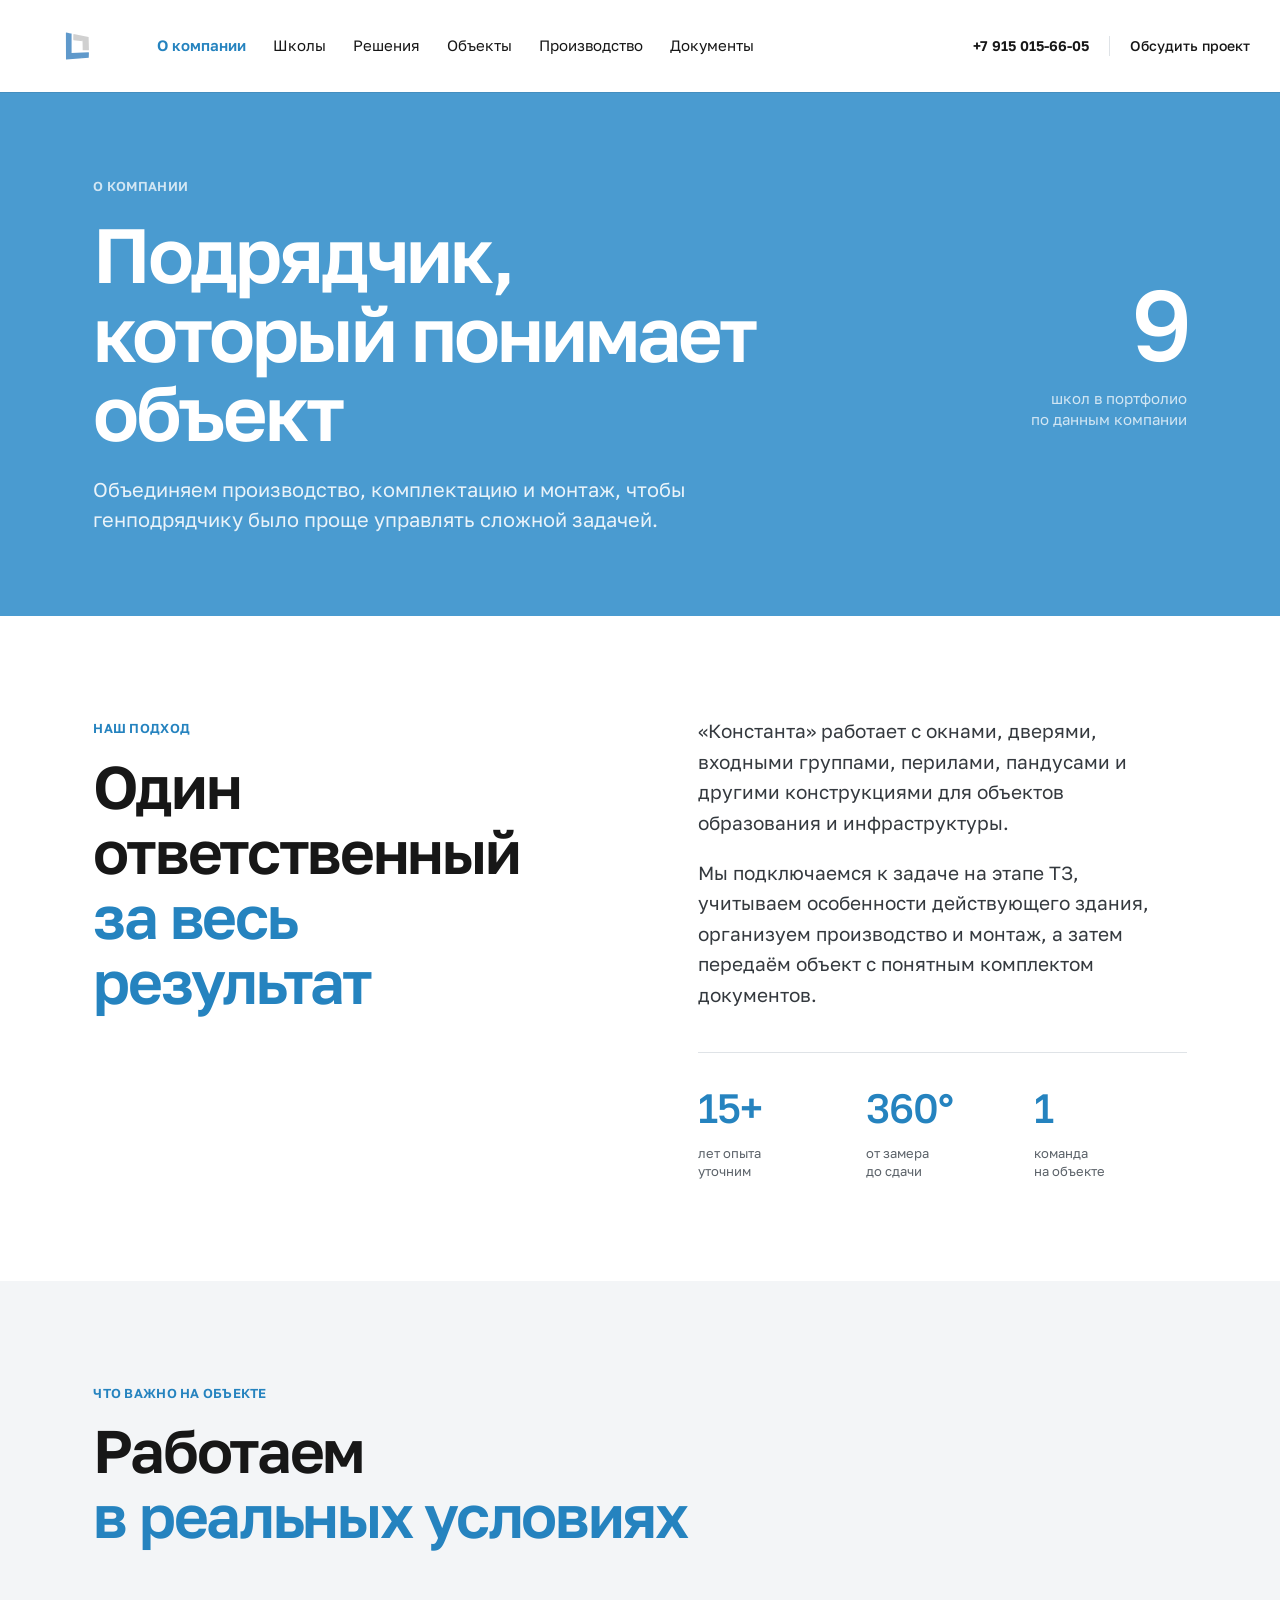
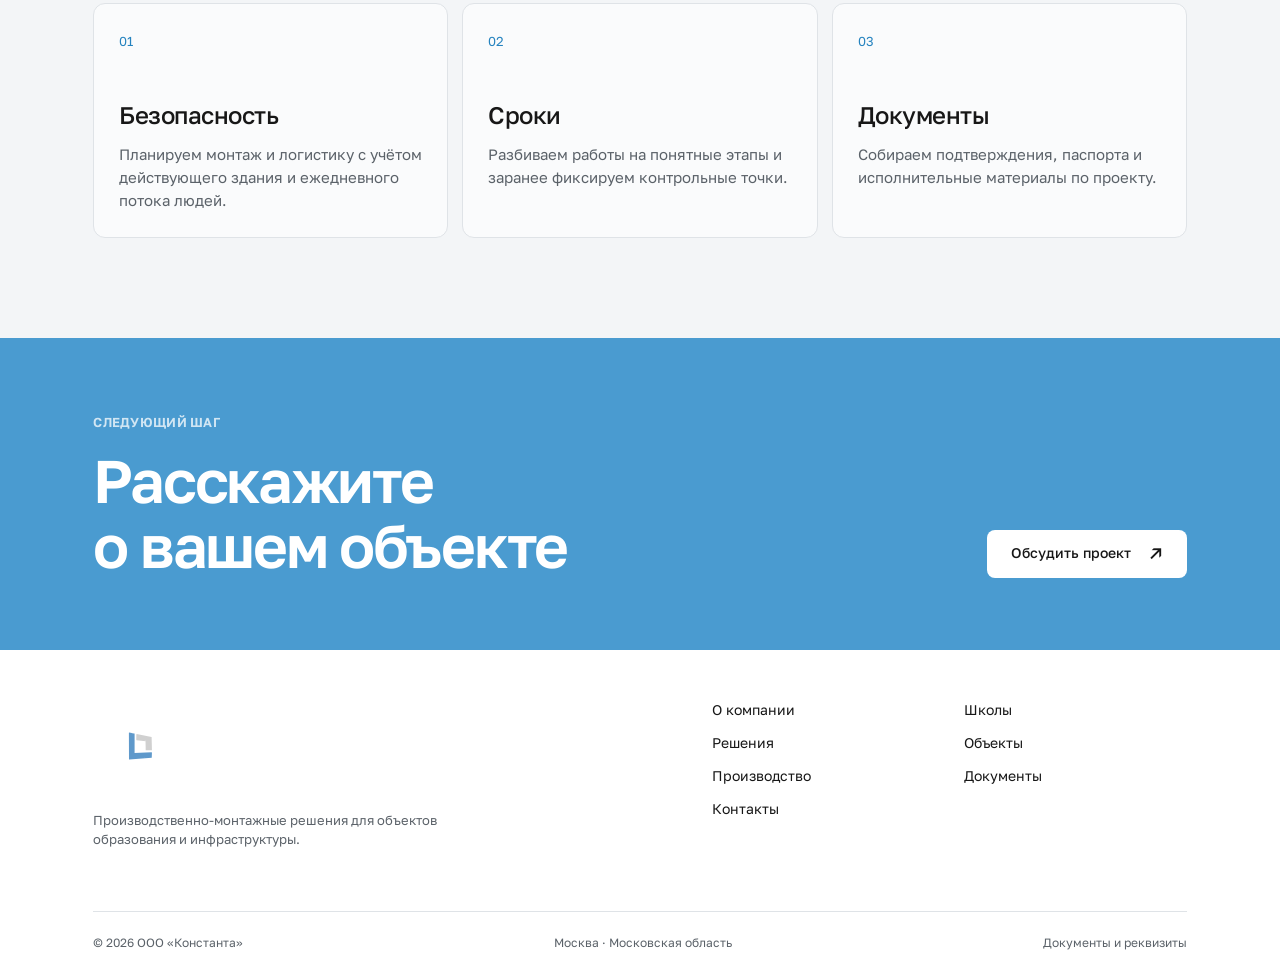
==== commit f18082d0: "upd" ====
--- a/about.html
+++ b/about.html
@@ -4,7 +4,7 @@
   <body data-page="about">
     <a class="skip-link" href="#content">Перейти к содержимому</a><div data-site-header></div>
     <main id="content">
-      <section class="page-hero page-hero-blue"><div><span class="eyebrow">О компании</span><h1>Подрядчик,<br /><span>который понимает объект</span></h1><p>Объединяем производство, комплектацию и монтаж, чтобы генподрядчику было проще управлять сложной задачей.</p></div><div class="hero-stat"><strong>10</strong><span>школ в портфолио<br />по данным компании</span></div></section>
+      <section class="page-hero page-hero-blue"><div><span class="eyebrow">О компании</span><h1>Подрядчик,<br /><span>который понимает объект</span></h1><p>Объединяем производство, комплектацию и монтаж, чтобы генподрядчику было проще управлять сложной задачей.</p></div><div class="hero-stat"><strong>9</strong><span>школ в портфолио<br />по данным компании</span></div></section>
       <section class="page-section split-section"><div class="section-heading"><span class="eyebrow">Наш подход</span><h2>Один ответственный<br /><span>за весь результат</span></h2></div><div class="copy-stack"><p>«Константа» работает с окнами, дверями, входными группами, перилами, пандусами и другими конструкциями для объектов образования и инфраструктуры.</p><p>Мы подключаемся к задаче на этапе ТЗ, учитываем особенности действующего здания, организуем производство и монтаж, а затем передаём объект с понятным комплектом документов.</p><div class="fact-strip"><div><strong>15+</strong><span>лет опыта<br />уточним</span></div><div><strong>360°</strong><span>от замера<br />до сдачи</span></div><div><strong>1</strong><span>команда<br />на объекте</span></div></div></div></section>
       <section class="page-section gray-panel"><div class="section-heading"><span class="eyebrow">Что важно на объекте</span><h2>Работаем<br /><span>в реальных условиях</span></h2></div><div class="principles-grid"><article><span>01</span><h3>Безопасность</h3><p>Планируем монтаж и логистику с учётом действующего здания и ежедневного потока людей.</p></article><article><span>02</span><h3>Сроки</h3><p>Разбиваем работы на понятные этапы и заранее фиксируем контрольные точки.</p></article><article><span>03</span><h3>Документы</h3><p>Собираем подтверждения, паспорта и исполнительные материалы по проекту.</p></article></div></section>
       <section class="cta-band"><div><span class="eyebrow">Следующий шаг</span><h2>Расскажите<br />о вашем объекте</h2></div><a class="blue-button" href="contacts.html">Обсудить проект <span>↗</span></a></section>
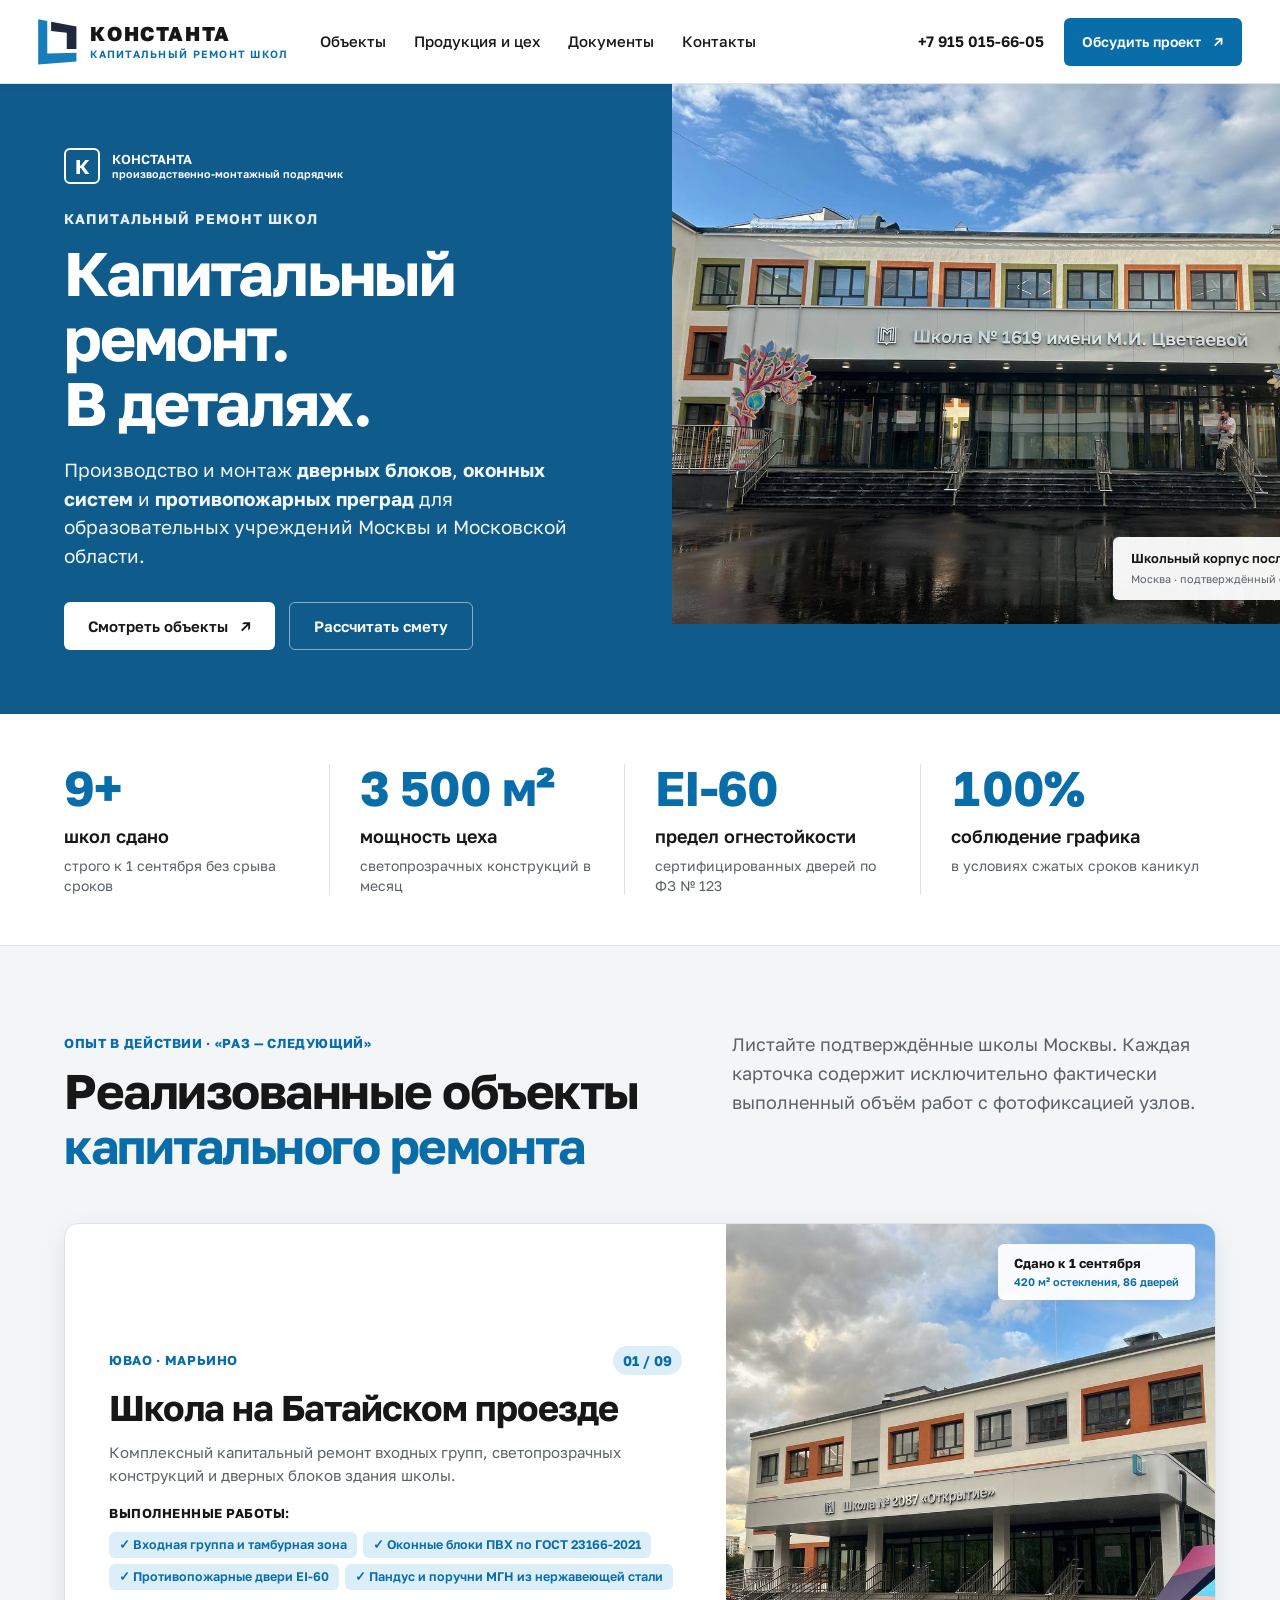
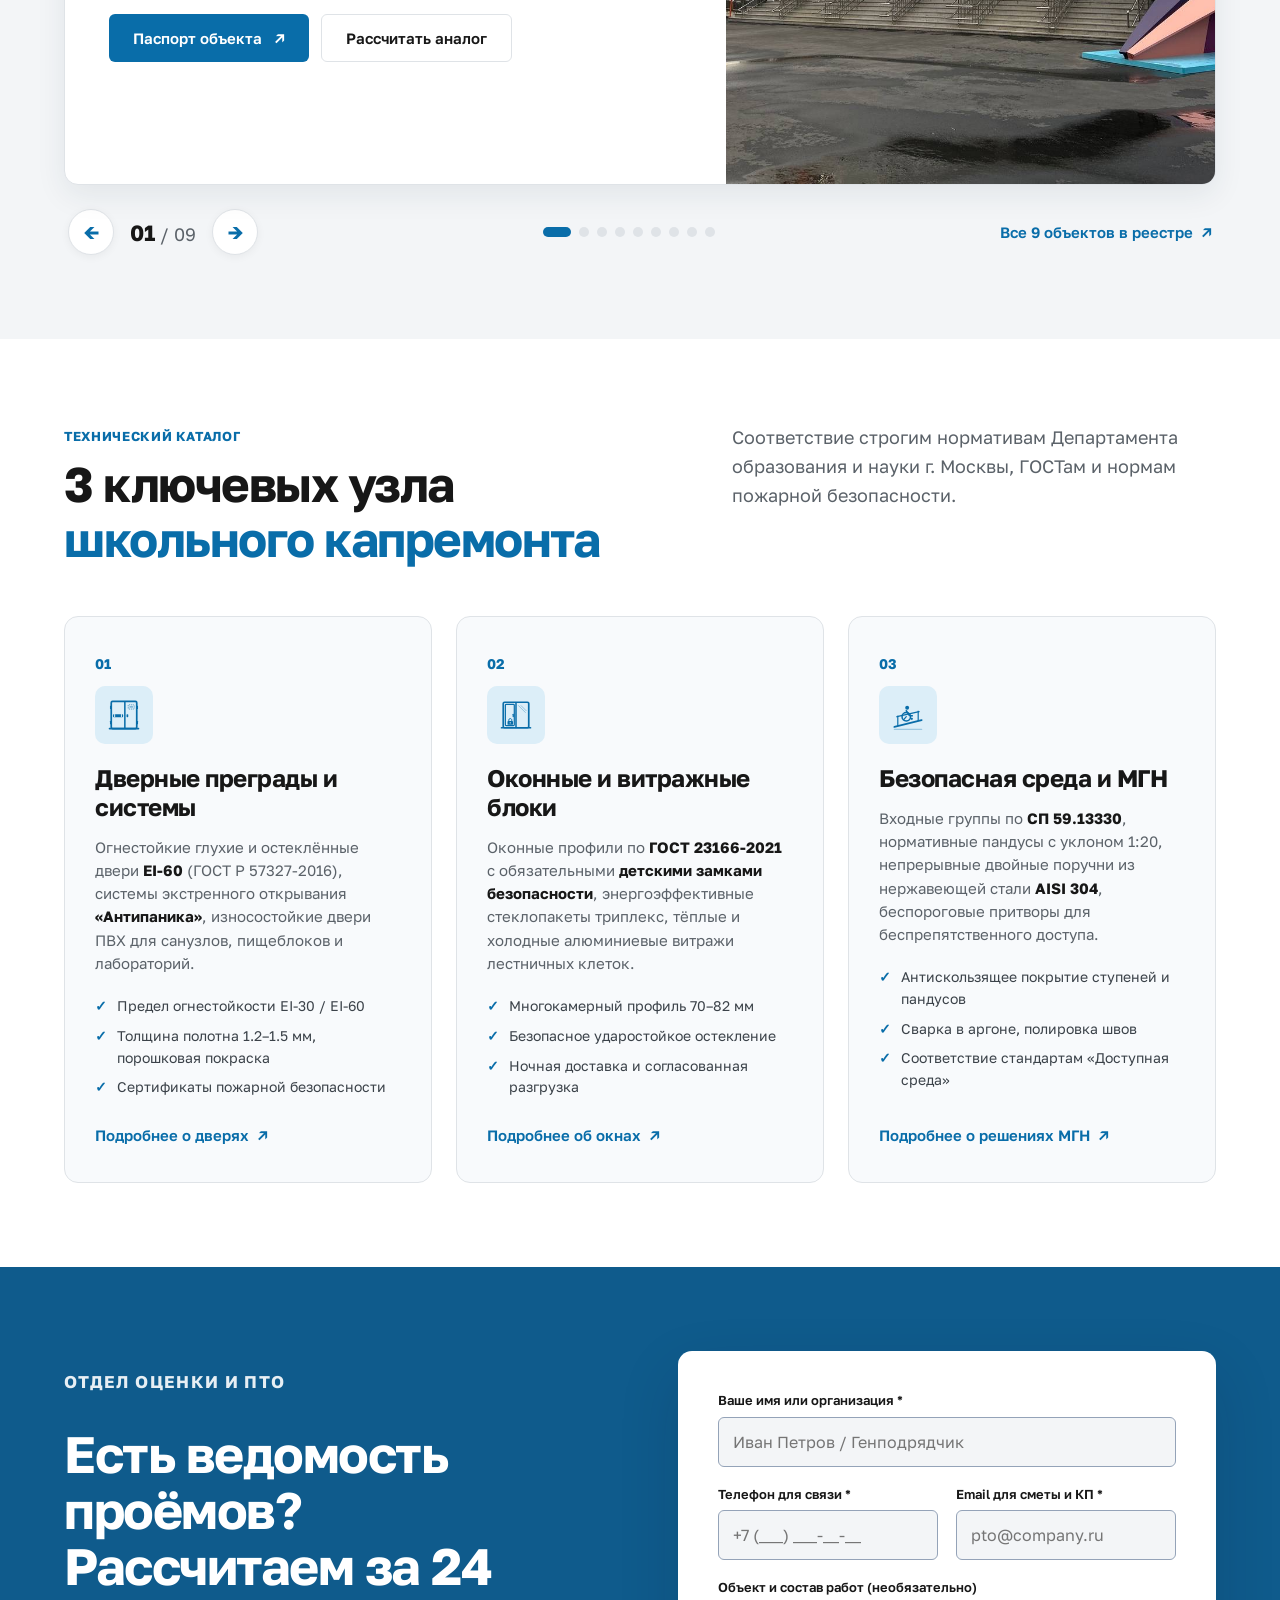
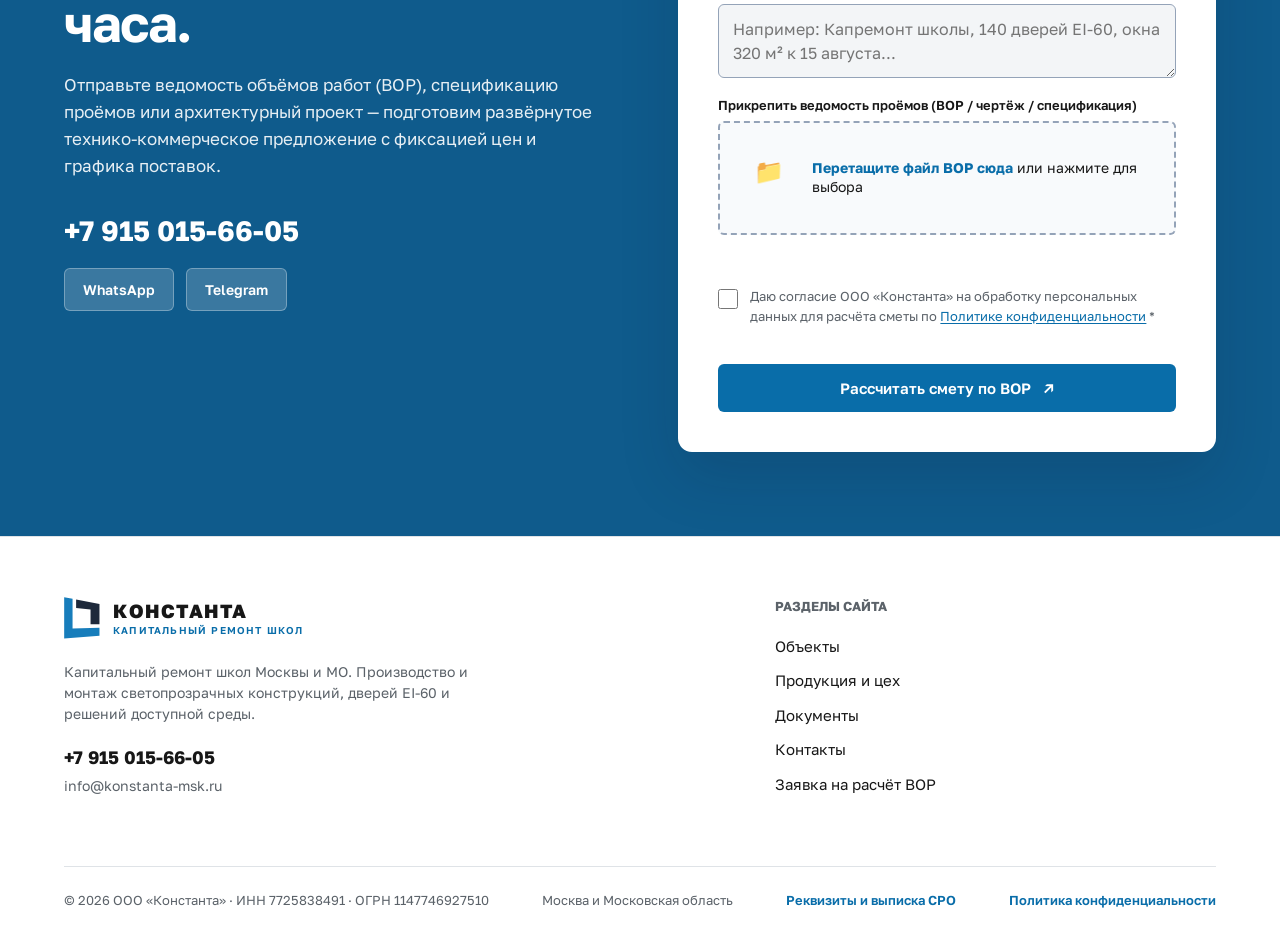
==== commit 16f7e85f: "feat(ui): complete sprint 1 redesign, responsive layout and 152-FZ compliance - Deploy multi-agent a" ====
--- a/about.html
+++ b/about.html
@@ -1,13 +1,23 @@
 <!doctype html>
 <html lang="ru">
-  <head><meta charset="UTF-8" /><meta name="viewport" content="width=device-width, initial-scale=1.0" /><meta name="description" content="ООО «Константа» — производственно-монтажный подрядчик для объектов образования и инфраструктуры." /><title>О компании — Константа</title><link rel="preconnect" href="https://fonts.googleapis.com" /><link rel="preconnect" href="https://fonts.gstatic.com" crossorigin /><link href="https://fonts.googleapis.com/css2?family=Golos+Text:wght@400;500;600;700&display=swap" rel="stylesheet" /><link rel="stylesheet" href="styles.css" /></head>
-  <body data-page="about">
-    <a class="skip-link" href="#content">Перейти к содержимому</a><div data-site-header></div>
-    <main id="content">
-      <section class="page-hero page-hero-blue"><div><span class="eyebrow">О компании</span><h1>Подрядчик,<br /><span>который понимает объект</span></h1><p>Объединяем производство, комплектацию и монтаж, чтобы генподрядчику было проще управлять сложной задачей.</p></div><div class="hero-stat"><strong>9</strong><span>школ в портфолио<br />по данным компании</span></div></section>
-      <section class="page-section split-section"><div class="section-heading"><span class="eyebrow">Наш подход</span><h2>Один ответственный<br /><span>за весь результат</span></h2></div><div class="copy-stack"><p>«Константа» работает с окнами, дверями, входными группами, перилами, пандусами и другими конструкциями для объектов образования и инфраструктуры.</p><p>Мы подключаемся к задаче на этапе ТЗ, учитываем особенности действующего здания, организуем производство и монтаж, а затем передаём объект с понятным комплектом документов.</p><div class="fact-strip"><div><strong>15+</strong><span>лет опыта<br />уточним</span></div><div><strong>360°</strong><span>от замера<br />до сдачи</span></div><div><strong>1</strong><span>команда<br />на объекте</span></div></div></div></section>
-      <section class="page-section gray-panel"><div class="section-heading"><span class="eyebrow">Что важно на объекте</span><h2>Работаем<br /><span>в реальных условиях</span></h2></div><div class="principles-grid"><article><span>01</span><h3>Безопасность</h3><p>Планируем монтаж и логистику с учётом действующего здания и ежедневного потока людей.</p></article><article><span>02</span><h3>Сроки</h3><p>Разбиваем работы на понятные этапы и заранее фиксируем контрольные точки.</p></article><article><span>03</span><h3>Документы</h3><p>Собираем подтверждения, паспорта и исполнительные материалы по проекту.</p></article></div></section>
-      <section class="cta-band"><div><span class="eyebrow">Следующий шаг</span><h2>Расскажите<br />о вашем объекте</h2></div><a class="blue-button" href="contacts.html">Обсудить проект <span>↗</span></a></section>
-    </main><div data-site-footer></div><script src="site-data.js"></script><script src="site-shell.js"></script><script src="site-pages.js"></script><script src="script.js"></script>
+  <head>
+    <meta charset="UTF-8" />
+    <meta http-equiv="refresh" content="0; url=index.html" />
+    <title>Перенаправление на главную — Константа</title>
+    <script>
+      window.location.replace("index.html");
+    </script>
+    <style>
+      body { font-family: 'Golos Text', Arial, sans-serif; background: #f3f5f7; color: #171717; display: grid; place-items: center; min-height: 100vh; margin: 0; }
+      .redirect-box { background: #fff; padding: 32px; border-radius: 12px; border: 1px solid #dfe3e7; max-width: 480px; text-align: center; }
+      a { color: #2583bf; font-weight: 600; text-decoration: none; }
+    </style>
+  </head>
+  <body>
+    <div class="redirect-box">
+      <h2>Перенаправление...</h2>
+      <p>Ключевая информация о компании вынесена на главную страницу.</p>
+      <p><a href="index.html">Нажмите сюда, если переход не произошёл автоматически ↗</a></p>
+    </div>
   </body>
 </html>
